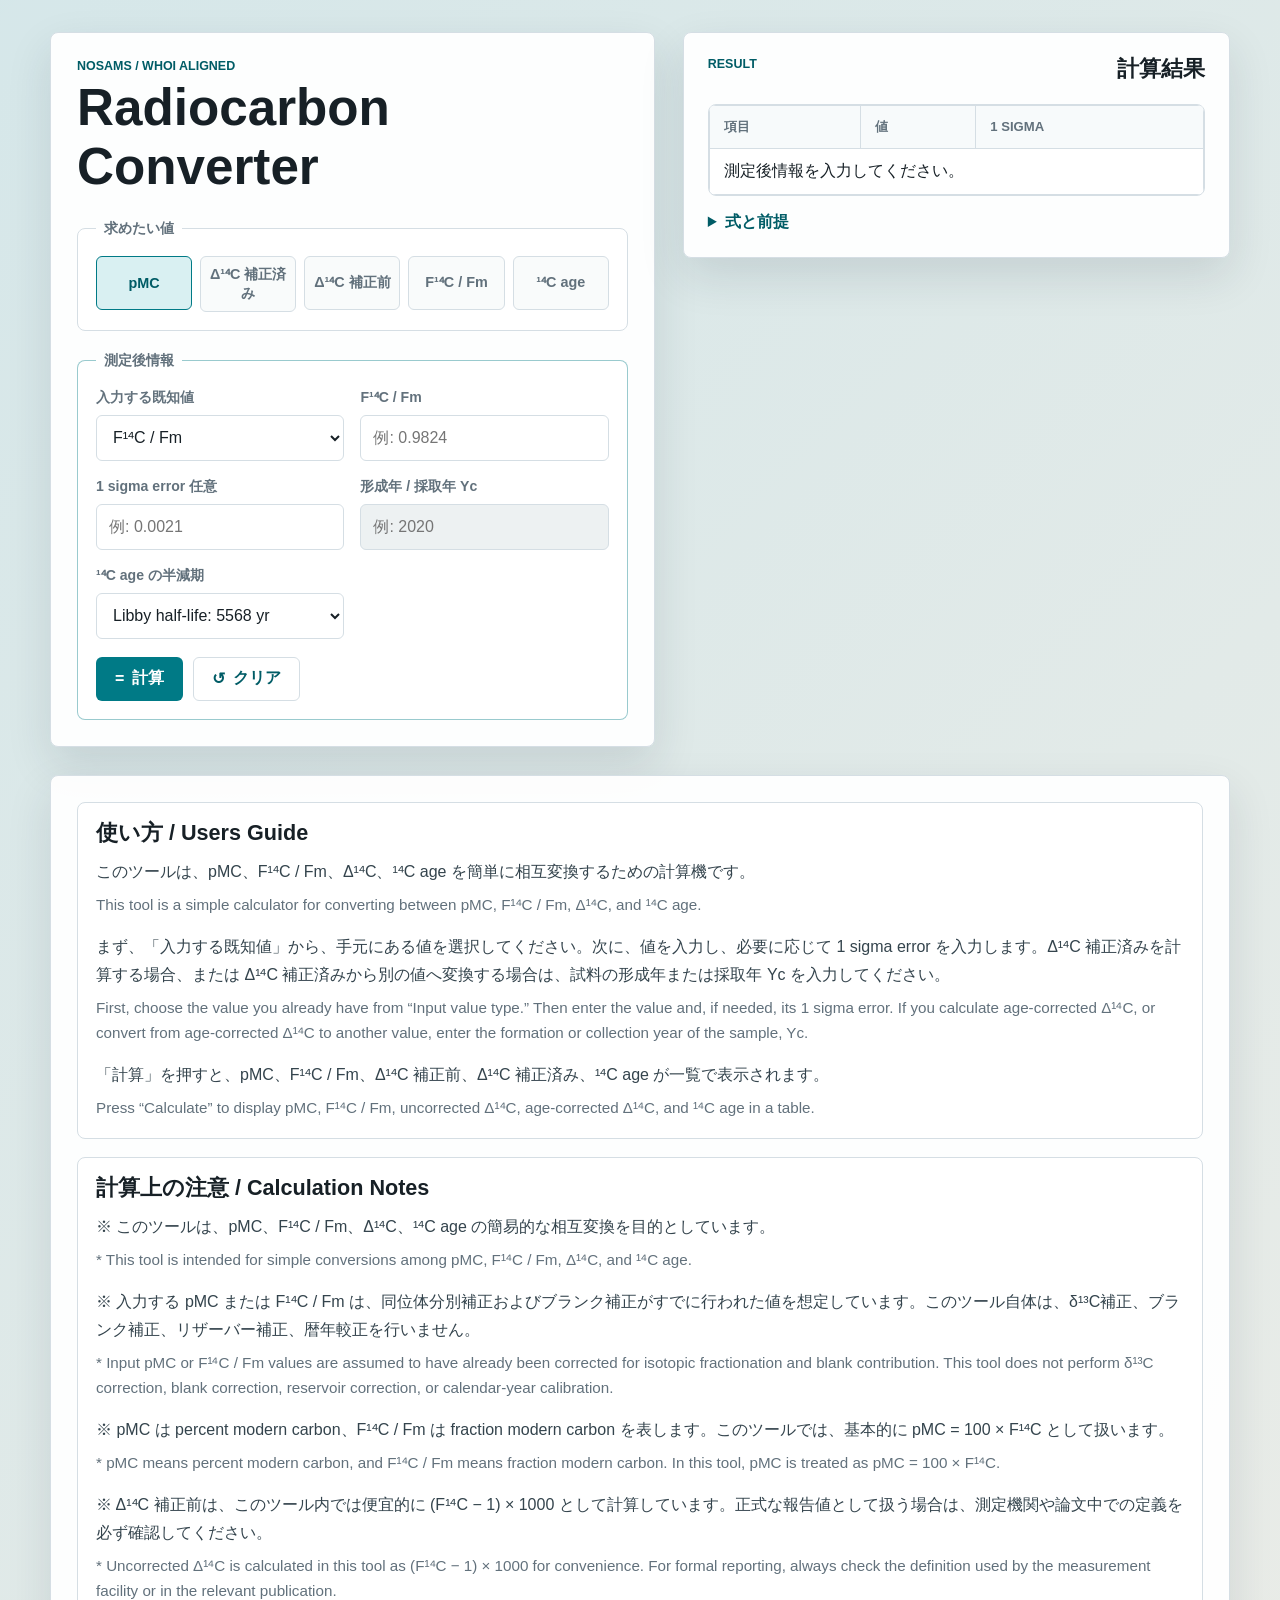
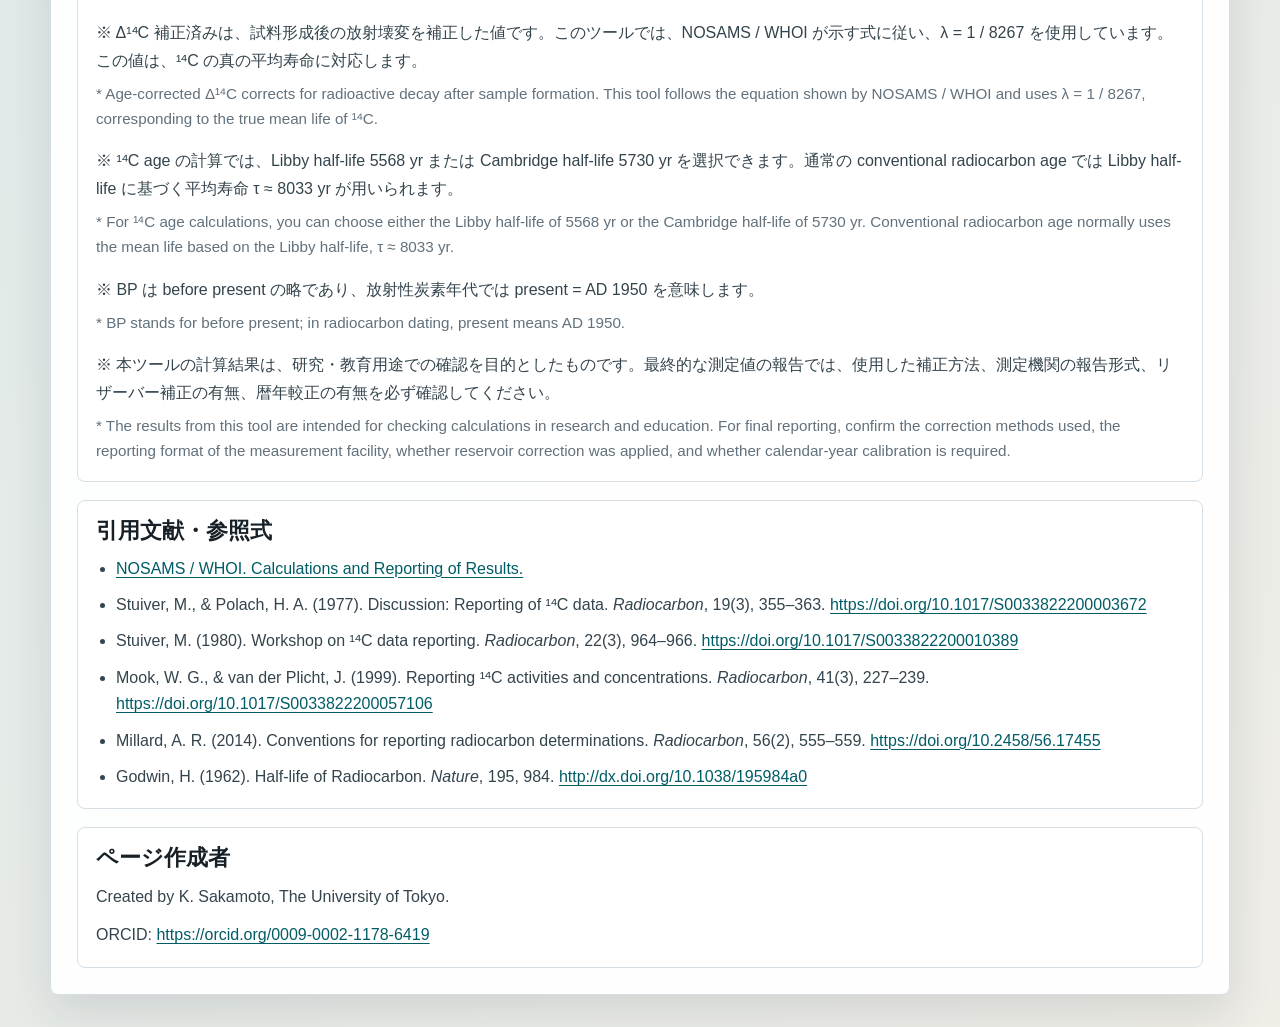
==== index.html @ 82cc954e "Update index.html" ====
<!doctype html>
<html lang="ja">
  <head>
    <meta charset="utf-8">
    <meta name="viewport" content="width=device-width, initial-scale=1">
    <title>Radiocarbon Converter | pMC, F¹⁴C, Delta¹⁴C, ¹⁴C age</title>
    <meta
      name="description"
      content="Radiocarbon converter for pMC, F¹⁴C / Fm, Delta¹⁴C and ¹⁴C age calculations, aligned with NOSAMS / WHOI reporting formulas."
    >
    <meta name="author" content="K. Sakamoto, The University of Tokyo">
    <meta name="robots" content="index, follow">
    <link rel="stylesheet" href="style.css">
  </head>
  <body>
    <main class="app-shell">
      <section class="calculator" aria-labelledby="app-title">
        <div class="top-bar">
          <div>
            <p class="eyebrow">NOSAMS / WHOI aligned</p>
            <h1 id="app-title">Radiocarbon Converter</h1>
          </div>
        </div>

        <form id="converter-form" class="converter-form" novalidate>
          <fieldset class="control-group">
            <legend>求めたい値</legend>
            <div class="segment-grid" role="radiogroup" aria-label="求めたい値">
              <label>
                <input type="radio" name="target" value="pmc" checked>
                <span>pMC</span>
              </label>
              <label>
                <input type="radio" name="target" value="deltaCorrected">
                <span>Δ¹⁴C 補正済み</span>
              </label>
              <label>
                <input type="radio" name="target" value="deltaRaw">
                <span>Δ¹⁴C 補正前</span>
              </label>
              <label>
                <input type="radio" name="target" value="fm">
                <span>F¹⁴C / Fm</span>
              </label>
              <label>
                <input type="radio" name="target" value="age">
                <span>¹⁴C age</span>
              </label>
            </div>
          </fieldset>

          <fieldset class="control-group input-frame">
            <legend>測定後情報</legend>
            <div class="field-grid">
              <label class="field">
                <span>入力する既知値</span>
                <select id="source-type" name="sourceType">
                  <option value="fm">F¹⁴C / Fm</option>
                  <option value="pmc">pMC</option>
                  <option value="deltaCorrected">Δ¹⁴C 補正済み</option>
                  <option value="deltaRaw">Δ¹⁴C 補正前</option>
                  <option value="age">¹⁴C age</option>
                </select>
              </label>

              <label class="field">
                <span id="known-value-label">F¹⁴C / Fm</span>
                <input
                  id="known-value"
                  name="knownValue"
                  type="text"
                  inputmode="decimal"
                  placeholder="例: 0.9824"
                  required
                >
              </label>

              <label class="field optional-field">
                <span id="known-error-label">1 sigma error 任意</span>
                <input
                  id="known-error"
                  name="knownError"
                  type="text"
                  inputmode="decimal"
                  placeholder="例: 0.0021"
                >
              </label>

              <label class="field" id="collection-year-field">
                <span>形成年 / 採取年 Yc</span>
                <input
                  id="collection-year"
                  name="collectionYear"
                  type="text"
                  inputmode="numeric"
                  placeholder="例: 2020"
                >
              </label>

              <label class="field">
                <span>¹⁴C age の半減期</span>
                <select id="half-life-mode" name="halfLifeMode">
                  <option value="libby">Libby half-life: 5568 yr</option>
                  <option value="cambridge">Cambridge half-life: 5730 yr</option>
                </select>
              </label>
            </div>

            <div class="action-row">
              <button type="submit" class="primary-button">
                <span aria-hidden="true">=</span>
                計算
              </button>
              <button type="button" id="reset-button" class="ghost-button">
                <span aria-hidden="true">↺</span>
                クリア
              </button>
            </div>
          </fieldset>
        </form>
      </section>

      <section class="results-panel" aria-live="polite" aria-labelledby="result-title">
        <div class="result-heading">
          <p class="eyebrow">Result</p>
          <h2 id="result-title">計算結果</h2>
        </div>

        <div id="message" class="message" hidden></div>

        <div class="table-wrap">
          <table class="results-table">
            <thead>
              <tr>
                <th scope="col">項目</th>
                <th scope="col">値</th>
                <th scope="col">1 sigma</th>
              </tr>
            </thead>
            <tbody id="results-body">
              <tr>
                <td colspan="3">測定後情報を入力してください。</td>
              </tr>
            </tbody>
          </table>
        </div>

        <details class="formula-box">
          <summary>式と前提</summary>
          <ul>
            <li>pMC = Fm × 100</li>
            <li>Δ¹⁴C 補正前 = (Fm - 1) × 1000</li>
            <li>Δ¹⁴C 補正済み = [Fm × exp(λ × (1950 - Yc)) - 1] × 1000</li>
            <li>λ = 1 / 8267 = 0.00012097</li>
            <li>¹⁴C age = -τ × ln(Fm), τ = 選択した半減期 / ln(2)</li>
          </ul>
        </details>
      </section>

      <section class="info-panel" aria-labelledby="guide-title">
        <article class="text-box">
          <h2 id="guide-title">使い方 / Users Guide</h2>
          <p>
            このツールは、pMC、F¹⁴C / Fm、Δ¹⁴C、¹⁴C age を簡単に相互変換するための計算機です。
          </p>
          <p class="english-text">
            This tool is a simple calculator for converting between pMC, F¹⁴C / Fm, Δ¹⁴C, and ¹⁴C age.
          </p>
          <p>
            まず、「入力する既知値」から、手元にある値を選択してください。次に、値を入力し、必要に応じて 1 sigma error を入力します。Δ¹⁴C 補正済みを計算する場合、または Δ¹⁴C 補正済みから別の値へ変換する場合は、試料の形成年または採取年 Yc を入力してください。
          </p>
          <p class="english-text">
            First, choose the value you already have from “Input value type.” Then enter the value and, if needed, its 1 sigma error. If you calculate age-corrected Δ¹⁴C, or convert from age-corrected Δ¹⁴C to another value, enter the formation or collection year of the sample, Yc.
          </p>
          <p>
            「計算」を押すと、pMC、F¹⁴C / Fm、Δ¹⁴C 補正前、Δ¹⁴C 補正済み、¹⁴C age が一覧で表示されます。
          </p>
          <p class="english-text">
            Press “Calculate” to display pMC, F¹⁴C / Fm, uncorrected Δ¹⁴C, age-corrected Δ¹⁴C, and ¹⁴C age in a table.
          </p>
        </article>

        <article class="text-box">
          <h2>計算上の注意 / Calculation Notes</h2>
          <p>※ このツールは、pMC、F¹⁴C / Fm、Δ¹⁴C、¹⁴C age の簡易的な相互変換を目的としています。</p>
          <p class="english-text">* This tool is intended for simple conversions among pMC, F¹⁴C / Fm, Δ¹⁴C, and ¹⁴C age.</p>
          <p>※ 入力する pMC または F¹⁴C / Fm は、同位体分別補正およびブランク補正がすでに行われた値を想定しています。このツール自体は、δ¹³C補正、ブランク補正、リザーバー補正、暦年較正を行いません。</p>
          <p class="english-text">* Input pMC or F¹⁴C / Fm values are assumed to have already been corrected for isotopic fractionation and blank contribution. This tool does not perform δ¹³C correction, blank correction, reservoir correction, or calendar-year calibration.</p>
          <p>※ pMC は percent modern carbon、F¹⁴C / Fm は fraction modern carbon を表します。このツールでは、基本的に pMC = 100 × F¹⁴C として扱います。</p>
          <p class="english-text">* pMC means percent modern carbon, and F¹⁴C / Fm means fraction modern carbon. In this tool, pMC is treated as pMC = 100 × F¹⁴C.</p>
          <p>※ Δ¹⁴C 補正前は、このツール内では便宜的に (F¹⁴C − 1) × 1000 として計算しています。正式な報告値として扱う場合は、測定機関や論文中での定義を必ず確認してください。</p>
          <p class="english-text">* Uncorrected Δ¹⁴C is calculated in this tool as (F¹⁴C − 1) × 1000 for convenience. For formal reporting, always check the definition used by the measurement facility or in the relevant publication.</p>
          <p>※ Δ¹⁴C 補正済みは、試料形成後の放射壊変を補正した値です。このツールでは、NOSAMS / WHOI が示す式に従い、λ = 1 / 8267 を使用しています。この値は、¹⁴C の真の平均寿命に対応します。</p>
          <p class="english-text">* Age-corrected Δ¹⁴C corrects for radioactive decay after sample formation. This tool follows the equation shown by NOSAMS / WHOI and uses λ = 1 / 8267, corresponding to the true mean life of ¹⁴C.</p>
          <p>※ ¹⁴C age の計算では、Libby half-life 5568 yr または Cambridge half-life 5730 yr を選択できます。通常の conventional radiocarbon age では Libby half-life に基づく平均寿命 τ ≈ 8033 yr が用いられます。</p>
          <p class="english-text">* For ¹⁴C age calculations, you can choose either the Libby half-life of 5568 yr or the Cambridge half-life of 5730 yr. Conventional radiocarbon age normally uses the mean life based on the Libby half-life, τ ≈ 8033 yr.</p>
          <p>※ BP は before present の略であり、放射性炭素年代では present = AD 1950 を意味します。</p>
          <p class="english-text">* BP stands for before present; in radiocarbon dating, present means AD 1950.</p>
          <p>※ 本ツールの計算結果は、研究・教育用途での確認を目的としたものです。最終的な測定値の報告では、使用した補正方法、測定機関の報告形式、リザーバー補正の有無、暦年較正の有無を必ず確認してください。</p>
          <p class="english-text">* The results from this tool are intended for checking calculations in research and education. For final reporting, confirm the correction methods used, the reporting format of the measurement facility, whether reservoir correction was applied, and whether calendar-year calibration is required.</p>
        </article>

        <article class="text-box">
          <h2>引用文献・参照式</h2>
          <ul class="reference-list">
            <li><a href="https://www2.whoi.edu/site/nosams/calculations-and-reporting-of-results/" target="_blank" rel="noreferrer">NOSAMS / WHOI. Calculations and Reporting of Results.</a></li>
            <li>Stuiver, M., &amp; Polach, H. A. (1977). Discussion: Reporting of ¹⁴C data. <i>Radiocarbon</i>, 19(3), 355–363. <a href="https://doi.org/10.1017/S0033822200003672" target="_blank" rel="noreferrer">https://doi.org/10.1017/S0033822200003672</a></li>
            <li>Stuiver, M. (1980). Workshop on ¹⁴C data reporting. <i>Radiocarbon</i>, 22(3), 964–966. <a href="https://doi.org/10.1017/S0033822200010389" target="_blank" rel="noreferrer">https://doi.org/10.1017/S0033822200010389</a></li>
            <li>Mook, W. G., &amp; van der Plicht, J. (1999). Reporting ¹⁴C activities and concentrations. <i>Radiocarbon</i>, 41(3), 227–239. <a href="https://doi.org/10.1017/S0033822200057106" target="_blank" rel="noreferrer">https://doi.org/10.1017/S0033822200057106</a></li>
            <li>Millard, A. R. (2014). Conventions for reporting radiocarbon determinations. <i>Radiocarbon</i>, 56(2), 555–559. <a href="https://doi.org/10.2458/56.17455" target="_blank" rel="noreferrer">https://doi.org/10.2458/56.17455</a></li>
            <li>Godwin, H. (1962). Half-life of Radiocarbon. <i>Nature</i>, 195, 984. <a href="http://dx.doi.org/10.1038/195984a0" target="_blank" rel="noreferrer">http://dx.doi.org/10.1038/195984a0</a></li>
          </ul>
        </article>

        <article class="text-box">
          <h2>ページ作成者</h2>
          <p>Created by K. Sakamoto, The University of Tokyo.</p>
          <p>ORCID: <a href="https://orcid.org/0009-0002-1178-6419" target="_blank" rel="noreferrer">https://orcid.org/0009-0002-1178-6419</a></p>
        </article>
      </section>
    </main>

    <script src="app.js"></script>
  </body>
</html>
---- style.css ----
:root {
  color-scheme: light;
  --ink: #172026;
  --muted: #62717c;
  --line: #d5dee4;
  --panel: #ffffff;
  --surface: #f3f6f7;
  --accent: #007a86;
  --accent-strong: #005c66;
  --accent-soft: #d9f0f2;
  --gold: #c58728;
  --error: #a8302d;
  --shadow: 0 18px 45px rgba(28, 45, 54, 0.12);
  font-family: Inter, "Hiragino Kaku Gothic ProN", "Yu Gothic", Meiryo, sans-serif;
}

* {
  box-sizing: border-box;
}

body {
  min-height: 100vh;
  margin: 0;
  color: var(--ink);
  background:
    linear-gradient(135deg, rgba(0, 122, 134, 0.12), rgba(197, 135, 40, 0.08)),
    var(--surface);
}

button,
input,
select {
  font: inherit;
}

.app-shell {
  display: grid;
  grid-template-columns: minmax(0, 1.05fr) minmax(360px, 0.95fr);
  gap: 28px;
  width: min(1180px, calc(100% - 32px));
  margin: 0 auto;
  padding: 32px 0;
}

.calculator,
.results-panel,
.info-panel {
  background: rgba(255, 255, 255, 0.94);
  border: 1px solid var(--line);
  border-radius: 8px;
  box-shadow: var(--shadow);
}

.calculator {
  padding: 26px;
}

.info-panel {
  display: grid;
  grid-column: 1 / -1;
  gap: 18px;
  padding: 26px;
}

.results-panel {
  position: sticky;
  top: 24px;
  align-self: start;
  padding: 24px;
}

.top-bar,
.result-heading {
  display: flex;
  align-items: flex-start;
  justify-content: space-between;
  gap: 16px;
  margin-bottom: 22px;
}

.eyebrow {
  margin: 0 0 6px;
  color: var(--accent-strong);
  font-size: 0.78rem;
  font-weight: 700;
  text-transform: uppercase;
}

h1,
h2 {
  margin: 0;
  line-height: 1.15;
  letter-spacing: 0;
}

h1 {
  font-size: clamp(2rem, 4vw, 3.5rem);
}

h2 {
  font-size: 1.35rem;
}

.converter-form {
  display: grid;
  gap: 20px;
}

.control-group {
  margin: 0;
  padding: 18px;
  border: 1px solid var(--line);
  border-radius: 8px;
  background: var(--panel);
}

.control-group legend {
  padding: 0 8px;
  color: var(--muted);
  font-size: 0.9rem;
  font-weight: 700;
}

.segment-grid {
  display: grid;
  grid-template-columns: repeat(5, minmax(0, 1fr));
  gap: 8px;
}

.segment-grid label {
  min-width: 0;
}

.segment-grid input {
  position: absolute;
  opacity: 0;
  pointer-events: none;
}

.segment-grid span {
  display: grid;
  place-items: center;
  min-height: 54px;
  padding: 8px;
  color: var(--muted);
  border: 1px solid var(--line);
  border-radius: 6px;
  background: #f9fbfb;
  font-size: 0.9rem;
  font-weight: 700;
  text-align: center;
  overflow-wrap: anywhere;
  cursor: pointer;
}

.segment-grid input:checked + span {
  color: var(--accent-strong);
  border-color: var(--accent);
  background: var(--accent-soft);
}

.segment-grid input:focus-visible + span,
button:focus-visible,
input:focus-visible,
select:focus-visible,
summary:focus-visible {
  outline: 3px solid rgba(197, 135, 40, 0.35);
  outline-offset: 2px;
}

.input-frame {
  border-color: rgba(0, 122, 134, 0.4);
}

.field-grid {
  display: grid;
  grid-template-columns: repeat(2, minmax(0, 1fr));
  gap: 16px;
}

.field {
  display: grid;
  gap: 8px;
}

.field span {
  color: var(--muted);
  font-size: 0.88rem;
  font-weight: 700;
}

.field input,
.field select {
  width: 100%;
  min-height: 46px;
  padding: 0 12px;
  color: var(--ink);
  border: 1px solid var(--line);
  border-radius: 6px;
  background: #fff;
}

.field input:disabled {
  color: #8a979d;
  background: #edf1f2;
}

.action-row {
  display: flex;
  flex-wrap: wrap;
  gap: 10px;
  margin-top: 18px;
}

button {
  display: inline-flex;
  align-items: center;
  justify-content: center;
  gap: 8px;
  min-height: 44px;
  padding: 0 18px;
  border-radius: 6px;
  border: 1px solid transparent;
  font-weight: 800;
  cursor: pointer;
}

.primary-button {
  color: #fff;
  background: var(--accent);
}

.primary-button:hover {
  background: var(--accent-strong);
}

.ghost-button {
  color: var(--accent-strong);
  border-color: var(--line);
  background: #fff;
}

.message {
  margin-bottom: 14px;
  padding: 12px 14px;
  color: var(--error);
  border: 1px solid rgba(168, 48, 45, 0.25);
  border-radius: 6px;
  background: #fff3f2;
  font-weight: 700;
}

.table-wrap {
  overflow-x: auto;
  border: 1px solid var(--line);
  border-radius: 8px;
  background: #fff;
}

.results-table {
  width: 100%;
  min-width: 430px;
  border-collapse: collapse;
}

.results-table th,
.results-table td {
  padding: 12px 14px;
  border: 1px solid var(--line);
  text-align: left;
}

.results-table thead th {
  color: var(--muted);
  background: #f7fafb;
  font-size: 0.82rem;
  text-transform: uppercase;
}

.results-table tbody th {
  width: 42%;
  color: var(--ink);
  background: #fff;
  font-weight: 700;
}

.results-table td:nth-child(2),
.results-table td:nth-child(3) {
  font-variant-numeric: tabular-nums;
  white-space: nowrap;
}

.formula-box {
  margin-top: 16px;
  color: var(--muted);
}

.formula-box summary {
  color: var(--accent-strong);
  font-weight: 800;
  cursor: pointer;
}

.formula-box ul {
  margin: 12px 0 0;
  padding-left: 20px;
}

.formula-box li {
  margin: 7px 0;
}

.text-box {
  padding: 18px;
  border: 1px solid var(--line);
  border-radius: 8px;
  background: #fff;
}

.text-box h2 {
  margin-bottom: 12px;
  color: var(--ink);
}

.text-box p {
  margin: 0 0 10px;
  color: #34444d;
  line-height: 1.75;
}

.text-box .english-text {
  margin-top: -4px;
  margin-bottom: 16px;
  color: var(--muted);
  font-size: 0.95rem;
  line-height: 1.65;
}

.text-box p:last-child {
  margin-bottom: 0;
}

.text-box a {
  color: var(--accent-strong);
  text-decoration-thickness: 1px;
  text-underline-offset: 3px;
  overflow-wrap: anywhere;
}

.reference-list {
  display: grid;
  gap: 10px;
  margin: 0;
  padding-left: 20px;
  color: #34444d;
  line-height: 1.65;
}

@media (max-width: 900px) {
  .app-shell {
    grid-template-columns: 1fr;
    padding-top: 18px;
  }

  .results-panel {
    position: static;
  }

  .segment-grid {
    grid-template-columns: repeat(2, minmax(0, 1fr));
  }
}

@media (max-width: 560px) {
  .app-shell {
    width: min(100% - 20px, 1180px);
  }

  .calculator,
  .results-panel,
  .info-panel {
    padding: 16px;
  }

  .top-bar,
  .result-heading {
    display: grid;
  }

  .field-grid,
  .segment-grid {
    grid-template-columns: 1fr;
  }

  .action-row button {
    flex: 1 1 150px;
  }
}
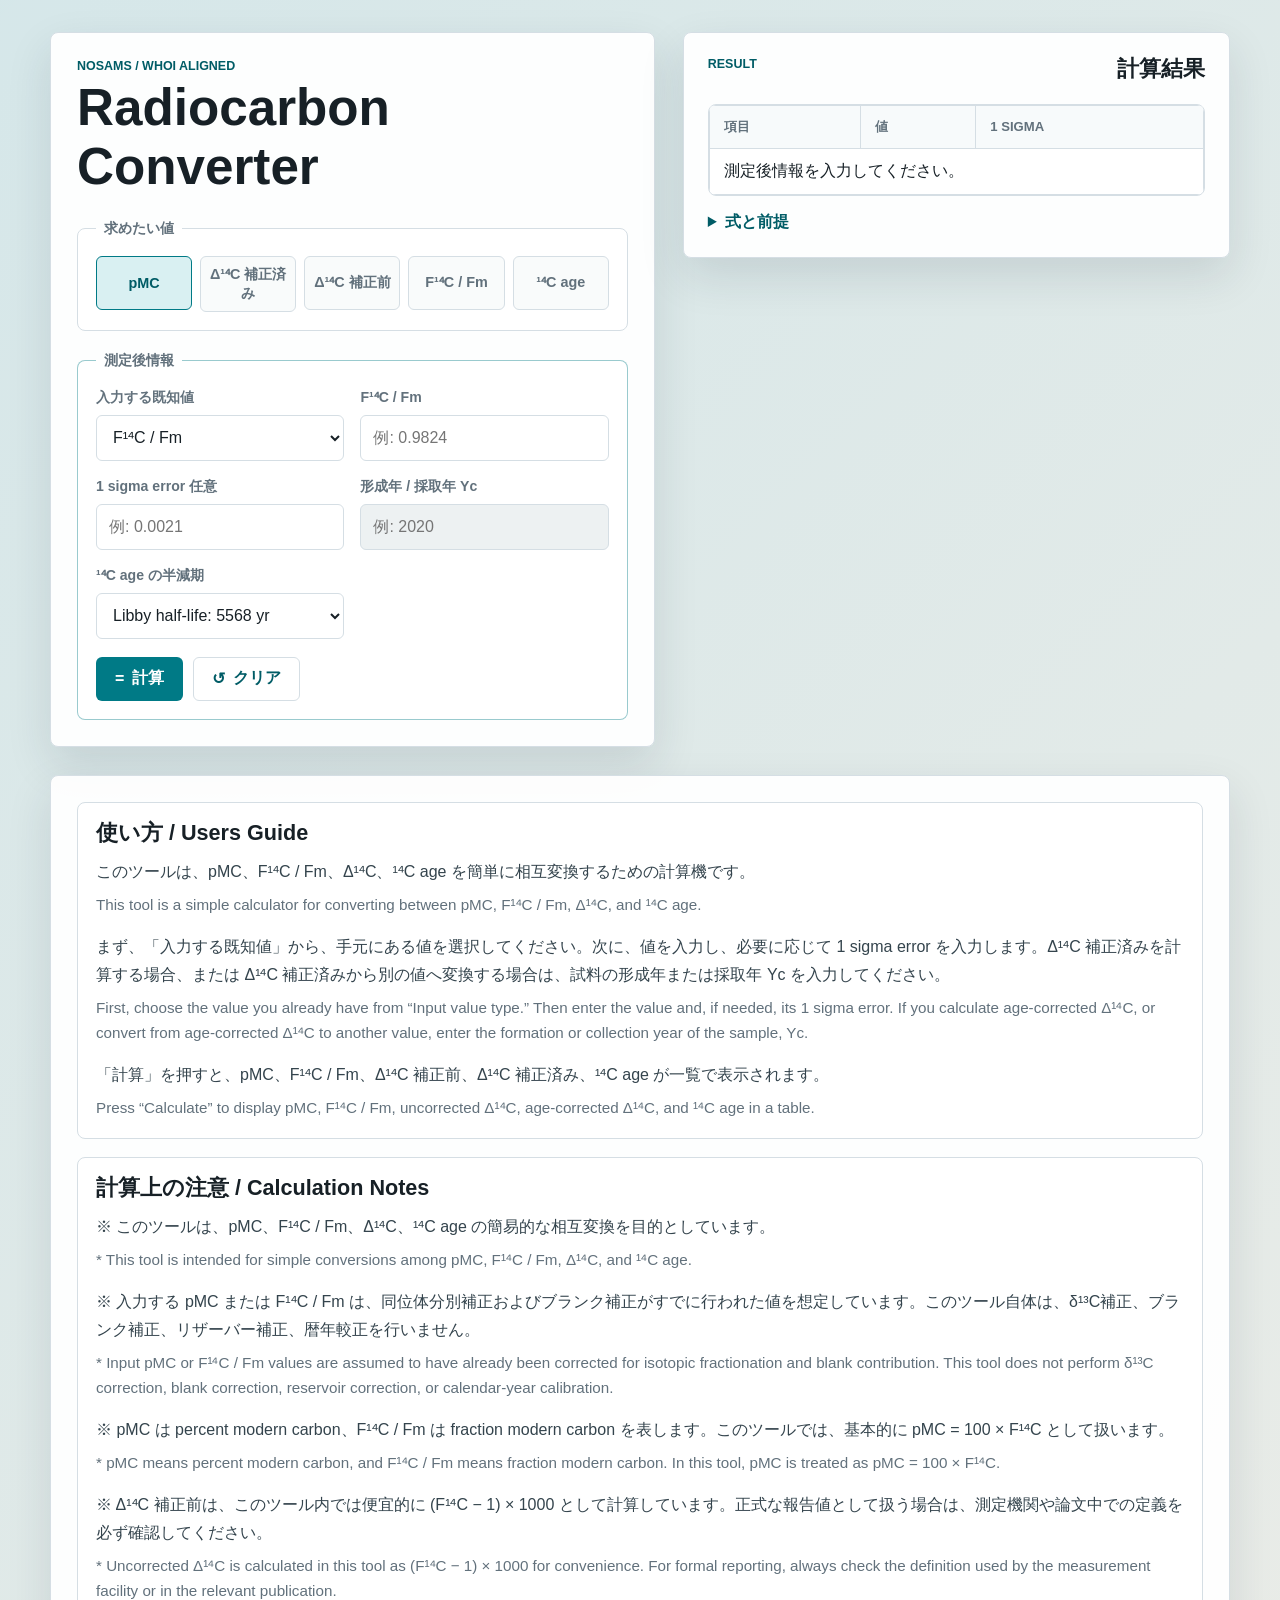
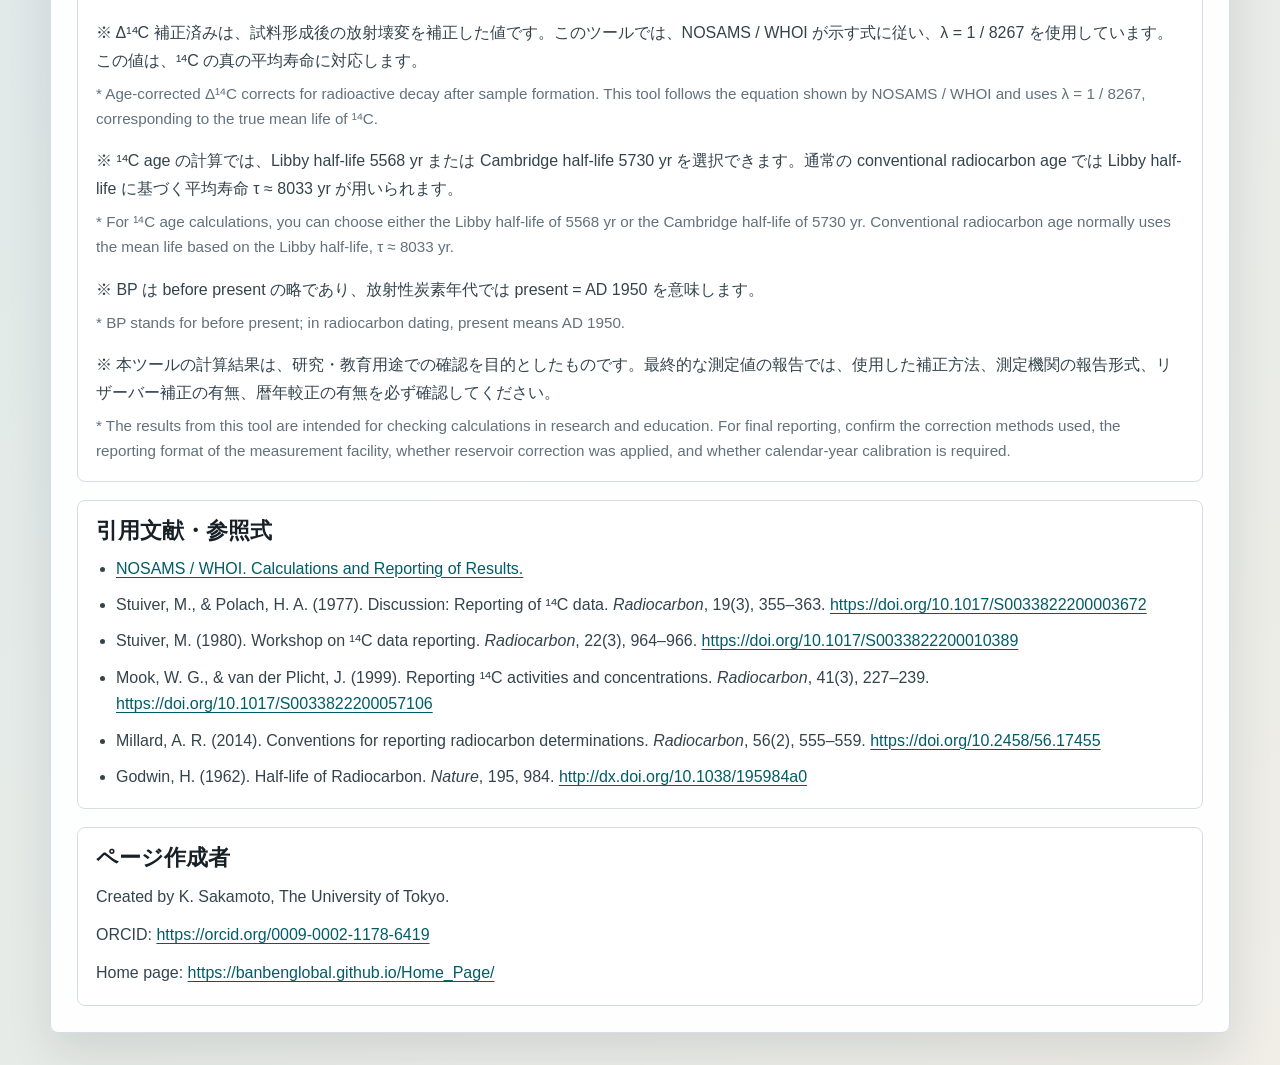
==== commit 77a49515: "Update index.html" ====
--- a/index.html
+++ b/index.html
@@ -216,6 +216,7 @@
           <h2>ページ作成者</h2>
           <p>Created by K. Sakamoto, The University of Tokyo.</p>
           <p>ORCID: <a href="https://orcid.org/0009-0002-1178-6419" target="_blank" rel="noreferrer">https://orcid.org/0009-0002-1178-6419</a></p>
+          <p>Home page: <a href="https://banbenglobal.github.io/Home_Page/" target="_blank" rel="noreferrer">https://banbenglobal.github.io/Home_Page/</a></p>
         </article>
       </section>
     </main>
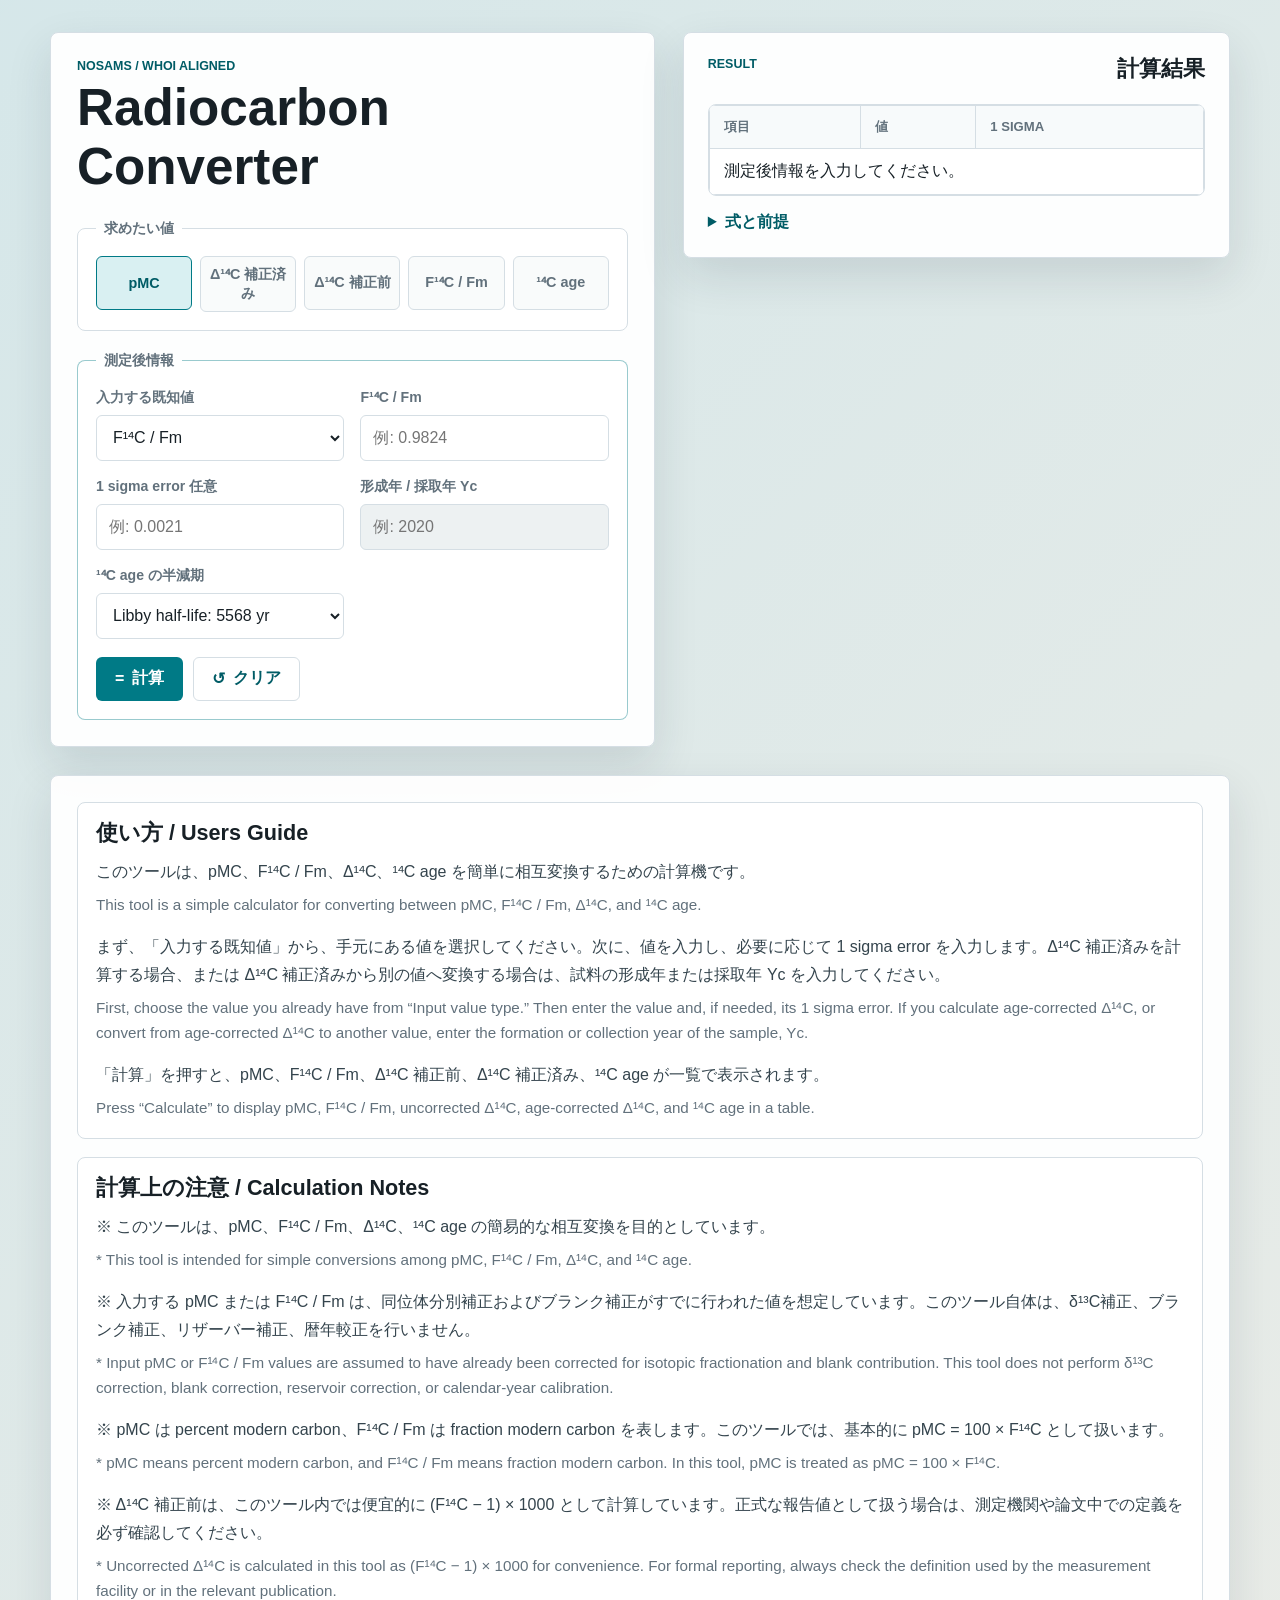
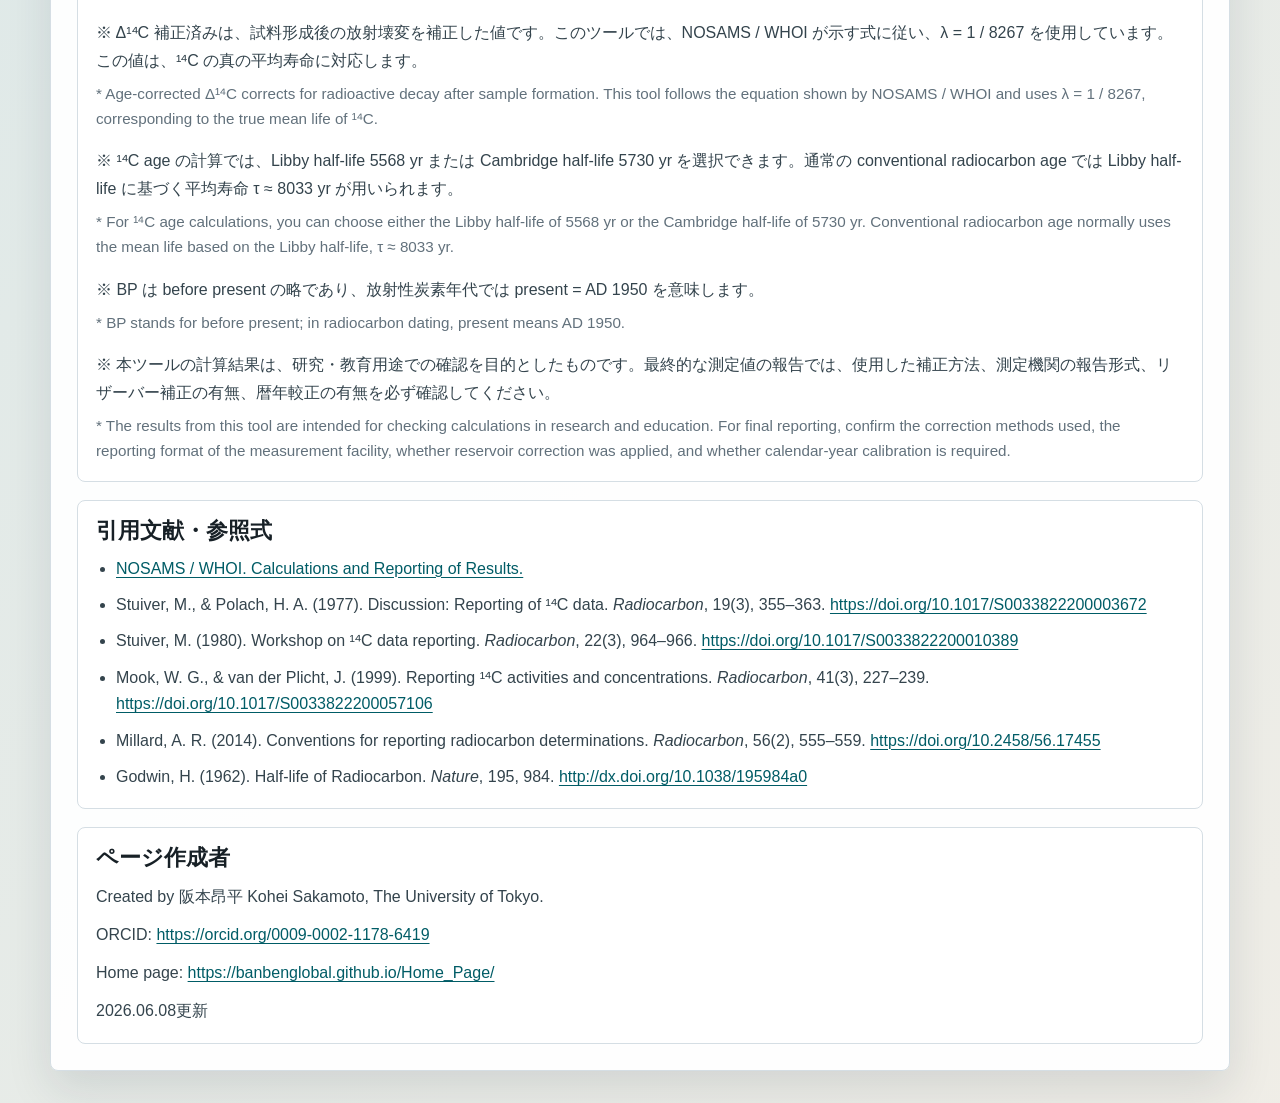
==== commit 630b1bd6: "Update index.html" ====
--- a/index.html
+++ b/index.html
@@ -214,9 +214,10 @@
 
         <article class="text-box">
           <h2>ページ作成者</h2>
-          <p>Created by K. Sakamoto, The University of Tokyo.</p>
+          <p>Created by 阪本昂平 Kohei Sakamoto, The University of Tokyo.</p>
           <p>ORCID: <a href="https://orcid.org/0009-0002-1178-6419" target="_blank" rel="noreferrer">https://orcid.org/0009-0002-1178-6419</a></p>
           <p>Home page: <a href="https://banbenglobal.github.io/Home_Page/" target="_blank" rel="noreferrer">https://banbenglobal.github.io/Home_Page/</a></p>
+          <p>2026.06.08更新</p>
         </article>
       </section>
     </main>
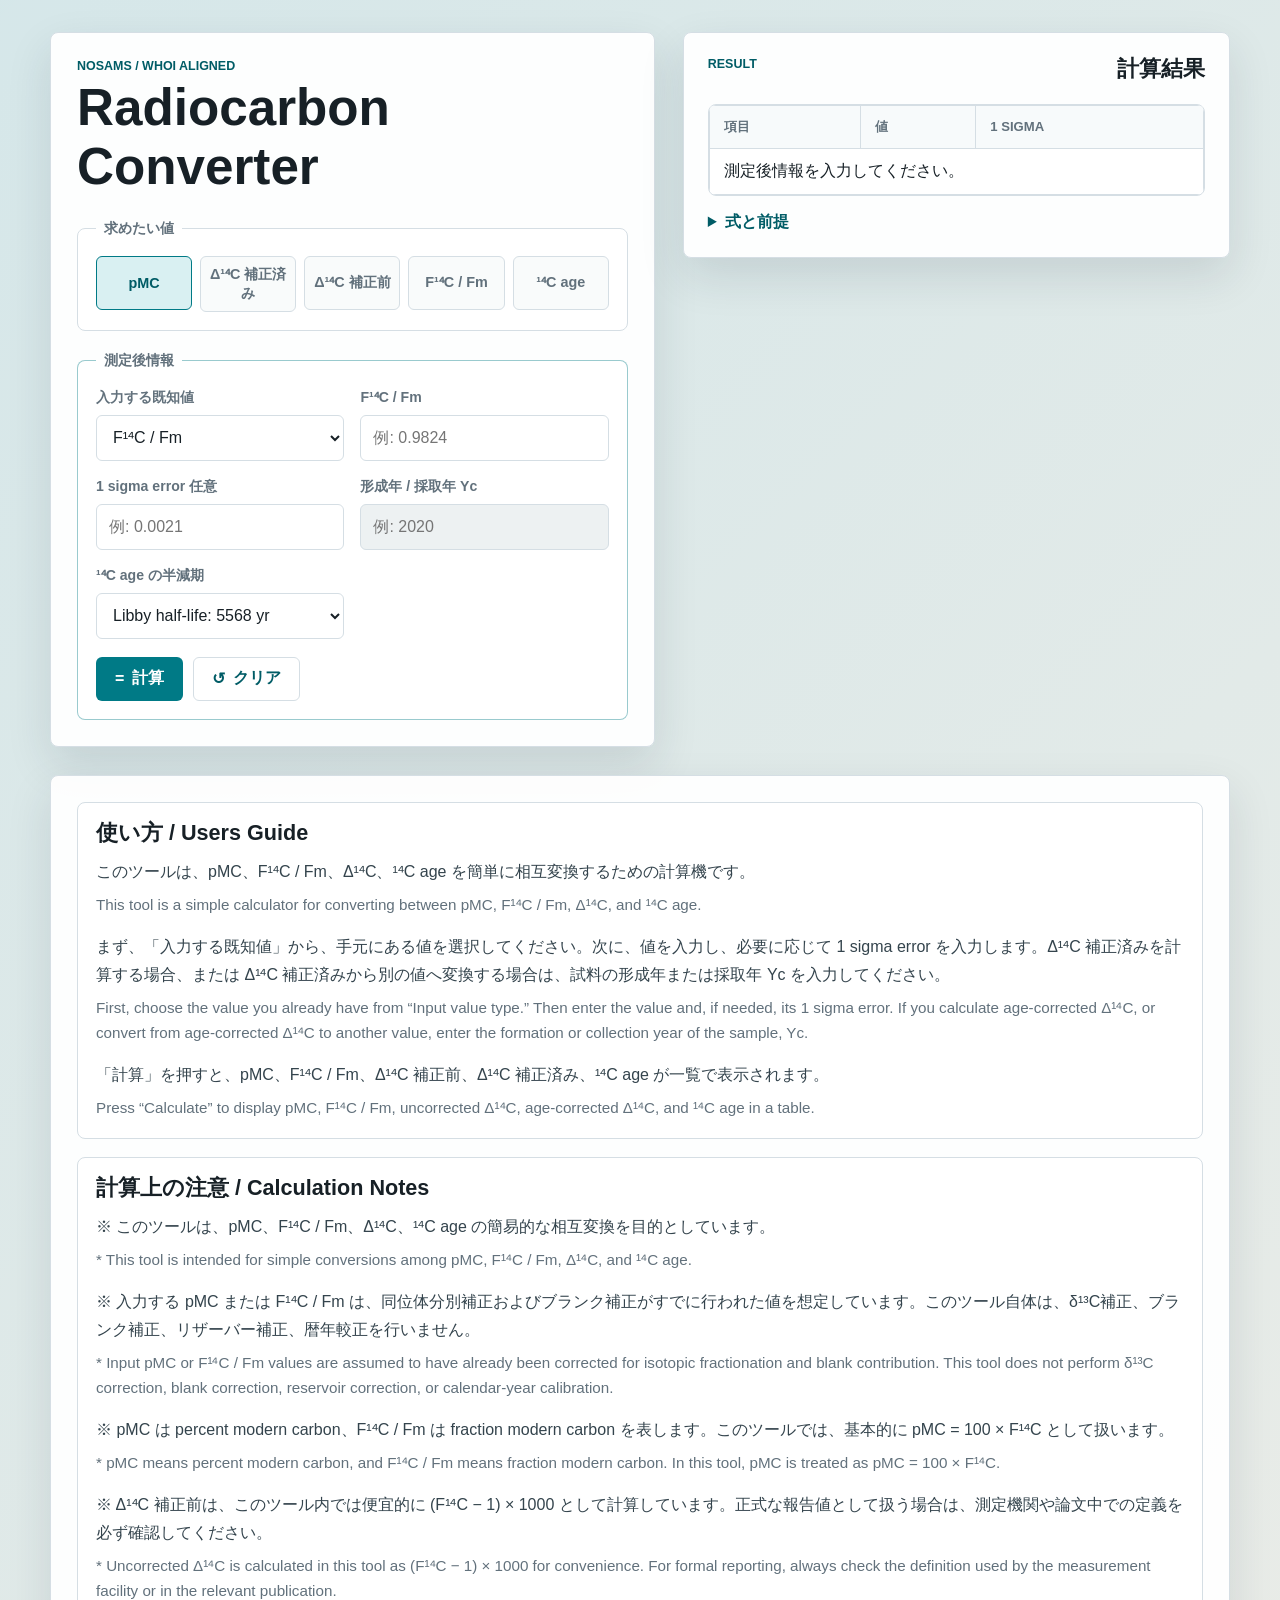
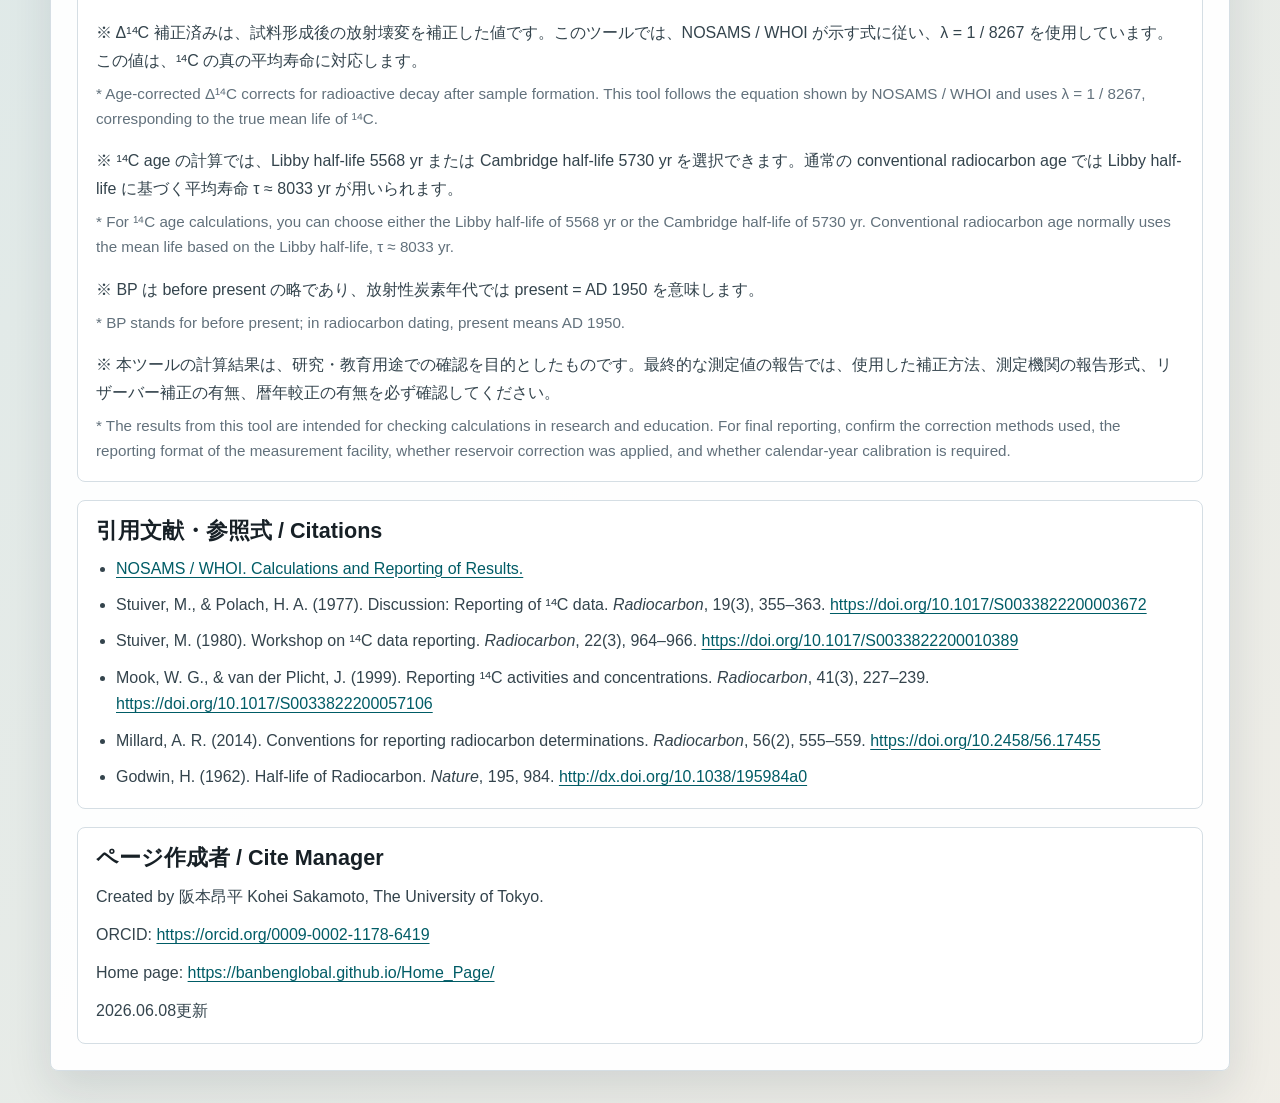
==== commit 6cd2df83: "Update index.html" ====
--- a/index.html
+++ b/index.html
@@ -3,7 +3,7 @@
   <head>
     <meta charset="utf-8">
     <meta name="viewport" content="width=device-width, initial-scale=1">
-    <title>Radiocarbon Converter | pMC, F¹⁴C, Delta¹⁴C, ¹⁴C age</title>
+    <title>¹⁴C計算機　Radiocarbon Converter | pMC, F14C, Delta14C Calculator | K. Sakamoto</title>
     <meta
       name="description"
       content="Radiocarbon converter for pMC, F¹⁴C / Fm, Delta¹⁴C and ¹⁴C age calculations, aligned with NOSAMS / WHOI reporting formulas."
@@ -201,7 +201,7 @@
         </article>
 
         <article class="text-box">
-          <h2>引用文献・参照式</h2>
+          <h2>引用文献・参照式 / Citations</h2>
           <ul class="reference-list">
             <li><a href="https://www2.whoi.edu/site/nosams/calculations-and-reporting-of-results/" target="_blank" rel="noreferrer">NOSAMS / WHOI. Calculations and Reporting of Results.</a></li>
             <li>Stuiver, M., &amp; Polach, H. A. (1977). Discussion: Reporting of ¹⁴C data. <i>Radiocarbon</i>, 19(3), 355–363. <a href="https://doi.org/10.1017/S0033822200003672" target="_blank" rel="noreferrer">https://doi.org/10.1017/S0033822200003672</a></li>
@@ -213,7 +213,7 @@
         </article>
 
         <article class="text-box">
-          <h2>ページ作成者</h2>
+          <h2>ページ作成者 / Cite Manager</h2>
           <p>Created by 阪本昂平 Kohei Sakamoto, The University of Tokyo.</p>
           <p>ORCID: <a href="https://orcid.org/0009-0002-1178-6419" target="_blank" rel="noreferrer">https://orcid.org/0009-0002-1178-6419</a></p>
           <p>Home page: <a href="https://banbenglobal.github.io/Home_Page/" target="_blank" rel="noreferrer">https://banbenglobal.github.io/Home_Page/</a></p>
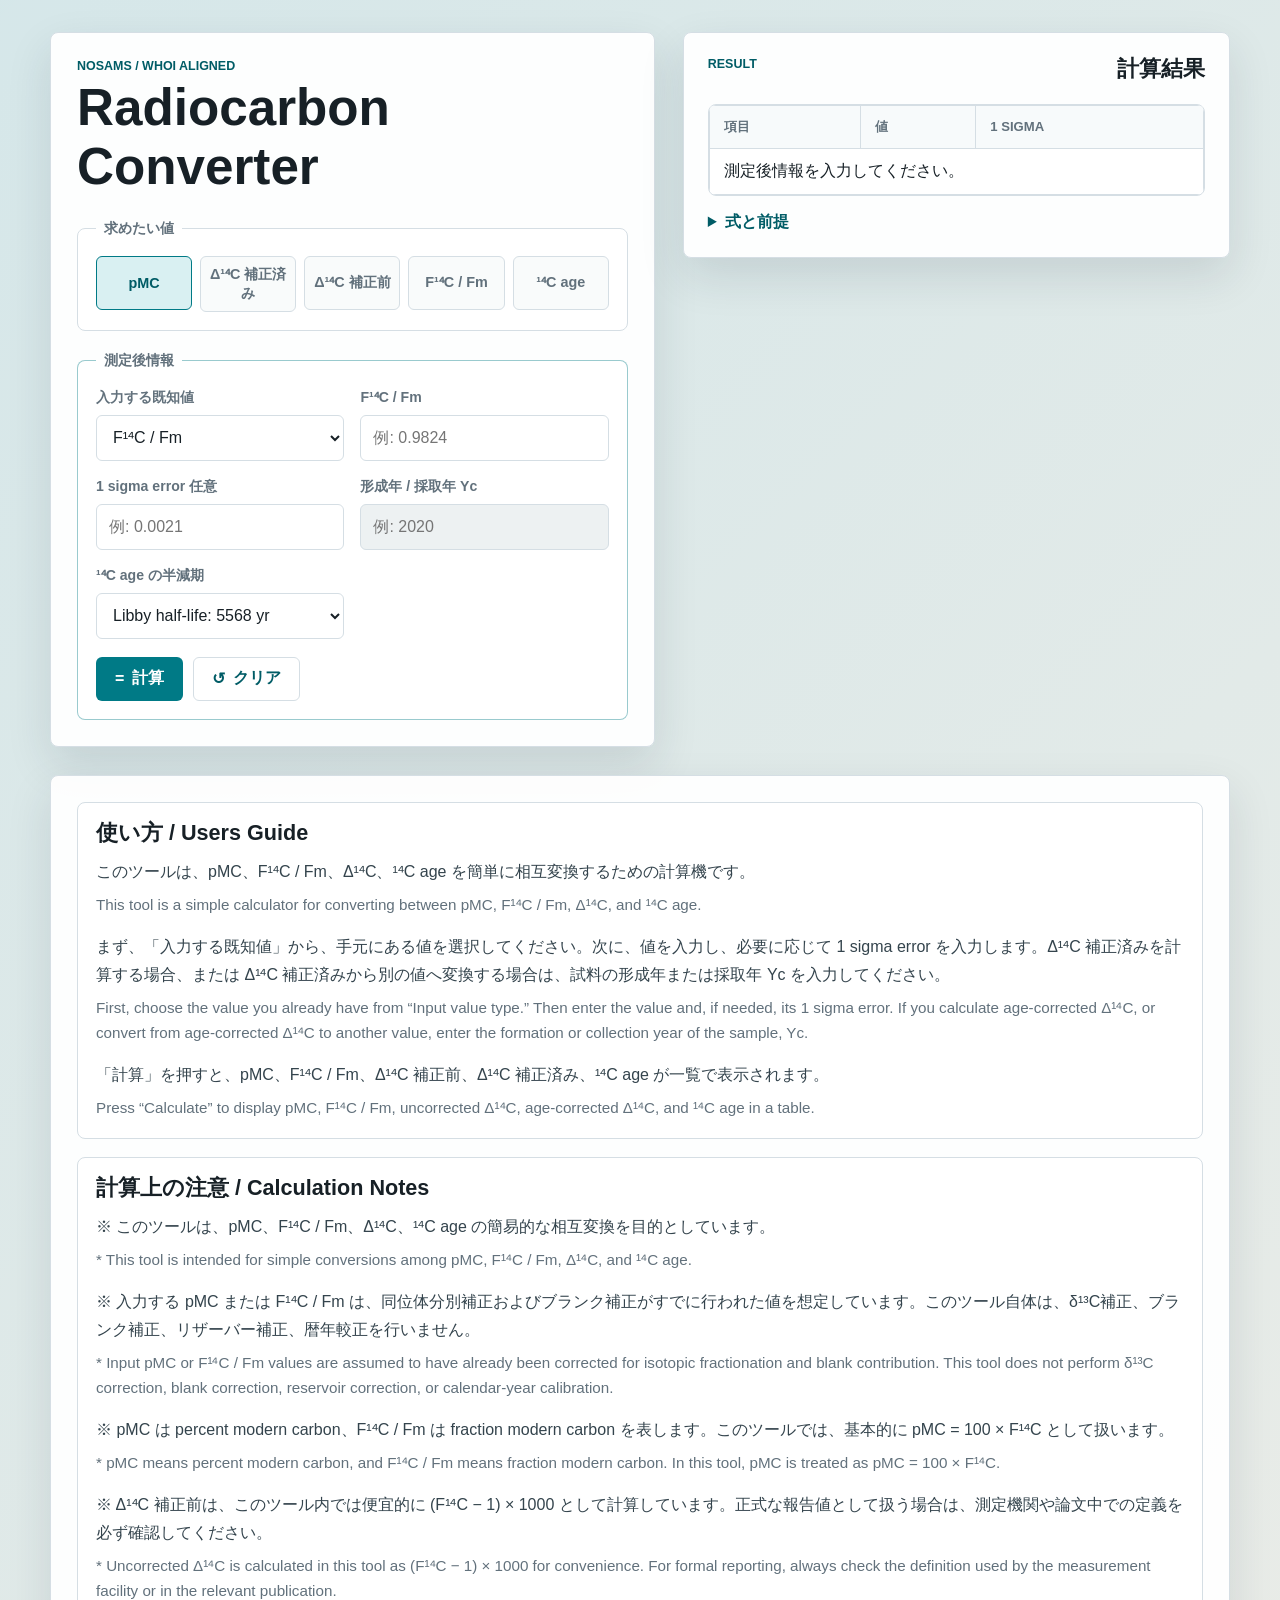
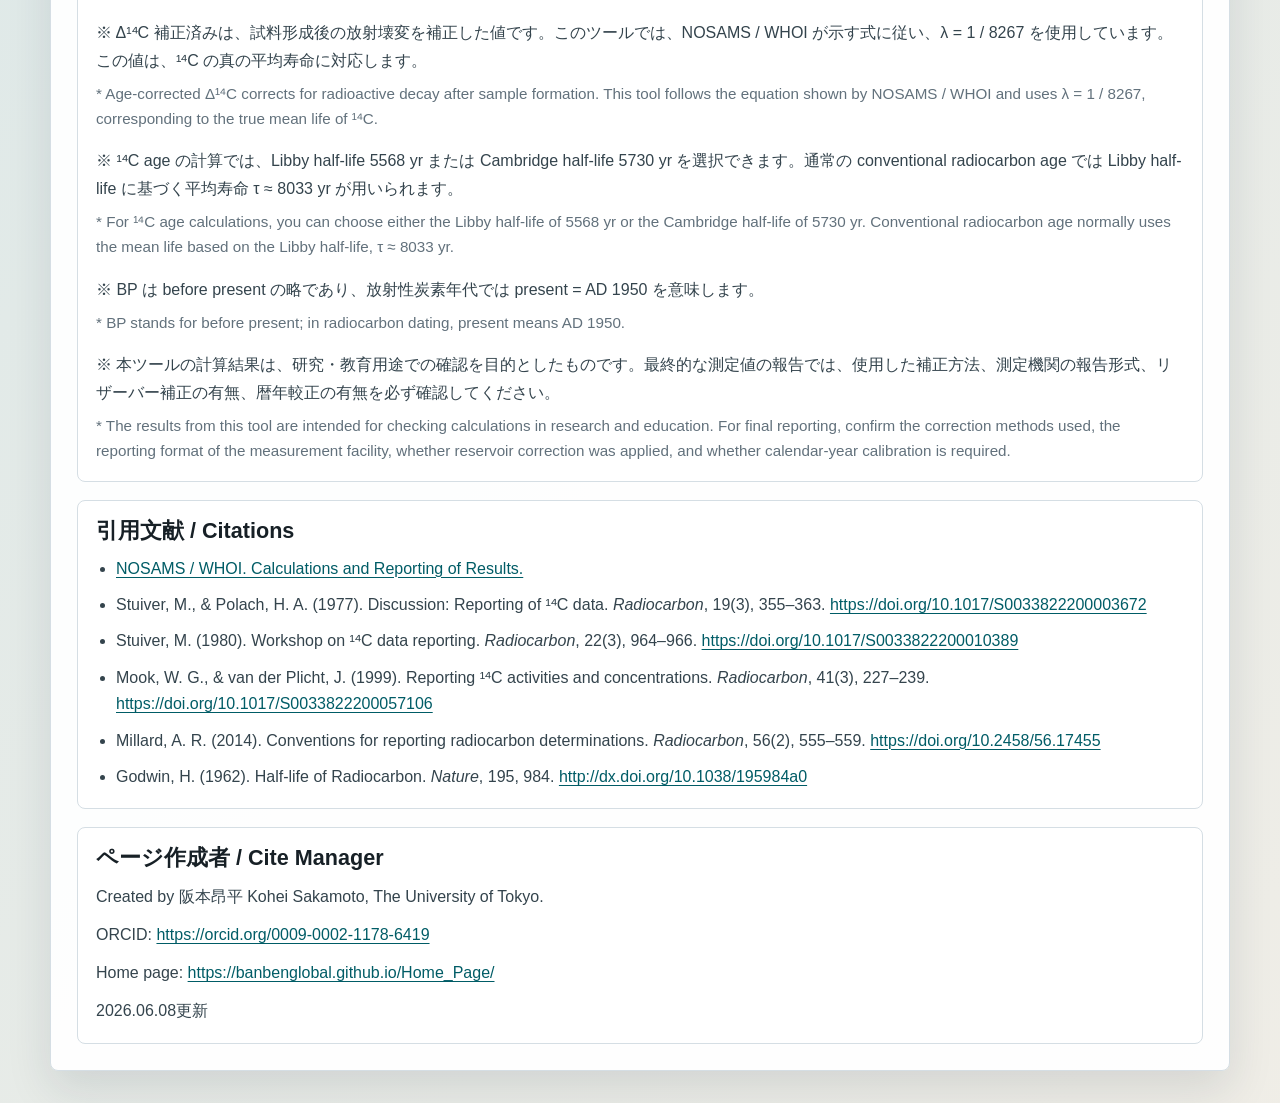
==== commit 98b92ce2: "Update index.html" ====
--- a/index.html
+++ b/index.html
@@ -201,7 +201,7 @@
         </article>
 
         <article class="text-box">
-          <h2>引用文献・参照式 / Citations</h2>
+          <h2>引用文献 / Citations</h2>
           <ul class="reference-list">
             <li><a href="https://www2.whoi.edu/site/nosams/calculations-and-reporting-of-results/" target="_blank" rel="noreferrer">NOSAMS / WHOI. Calculations and Reporting of Results.</a></li>
             <li>Stuiver, M., &amp; Polach, H. A. (1977). Discussion: Reporting of ¹⁴C data. <i>Radiocarbon</i>, 19(3), 355–363. <a href="https://doi.org/10.1017/S0033822200003672" target="_blank" rel="noreferrer">https://doi.org/10.1017/S0033822200003672</a></li>
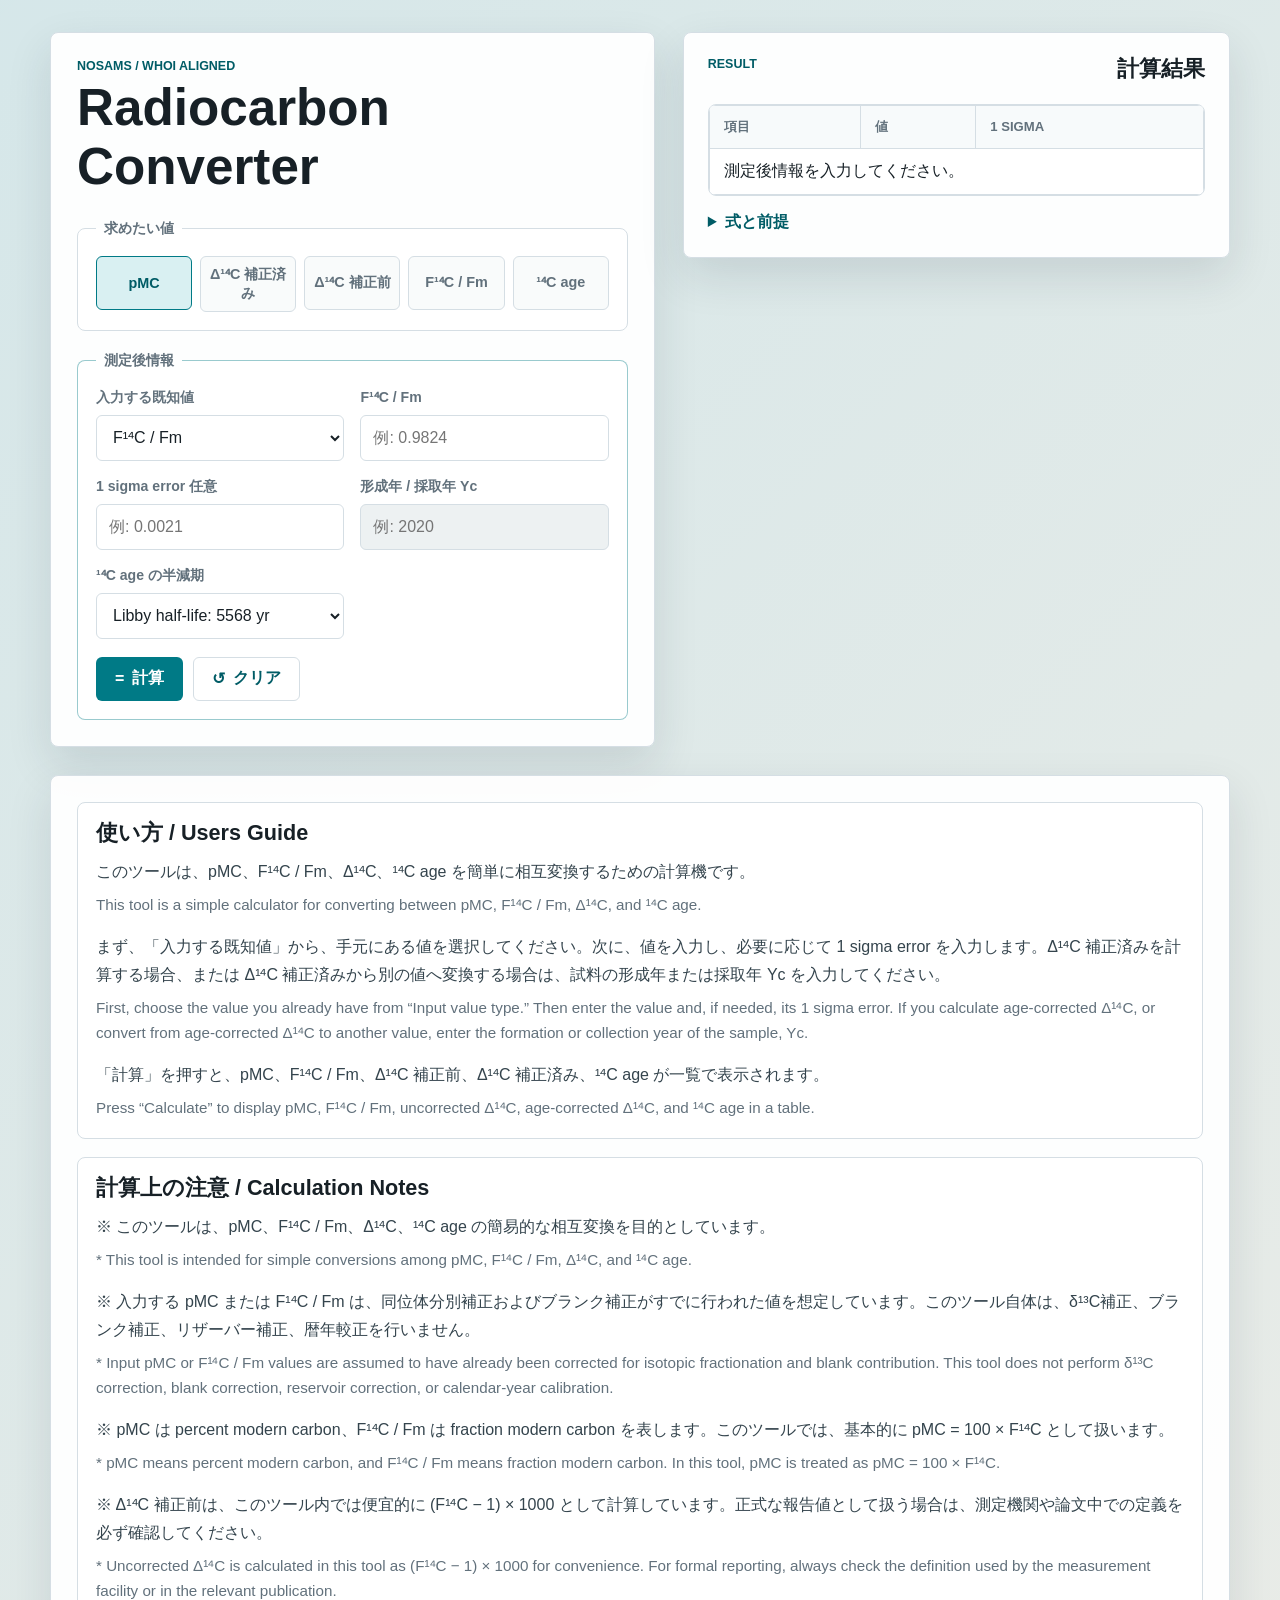
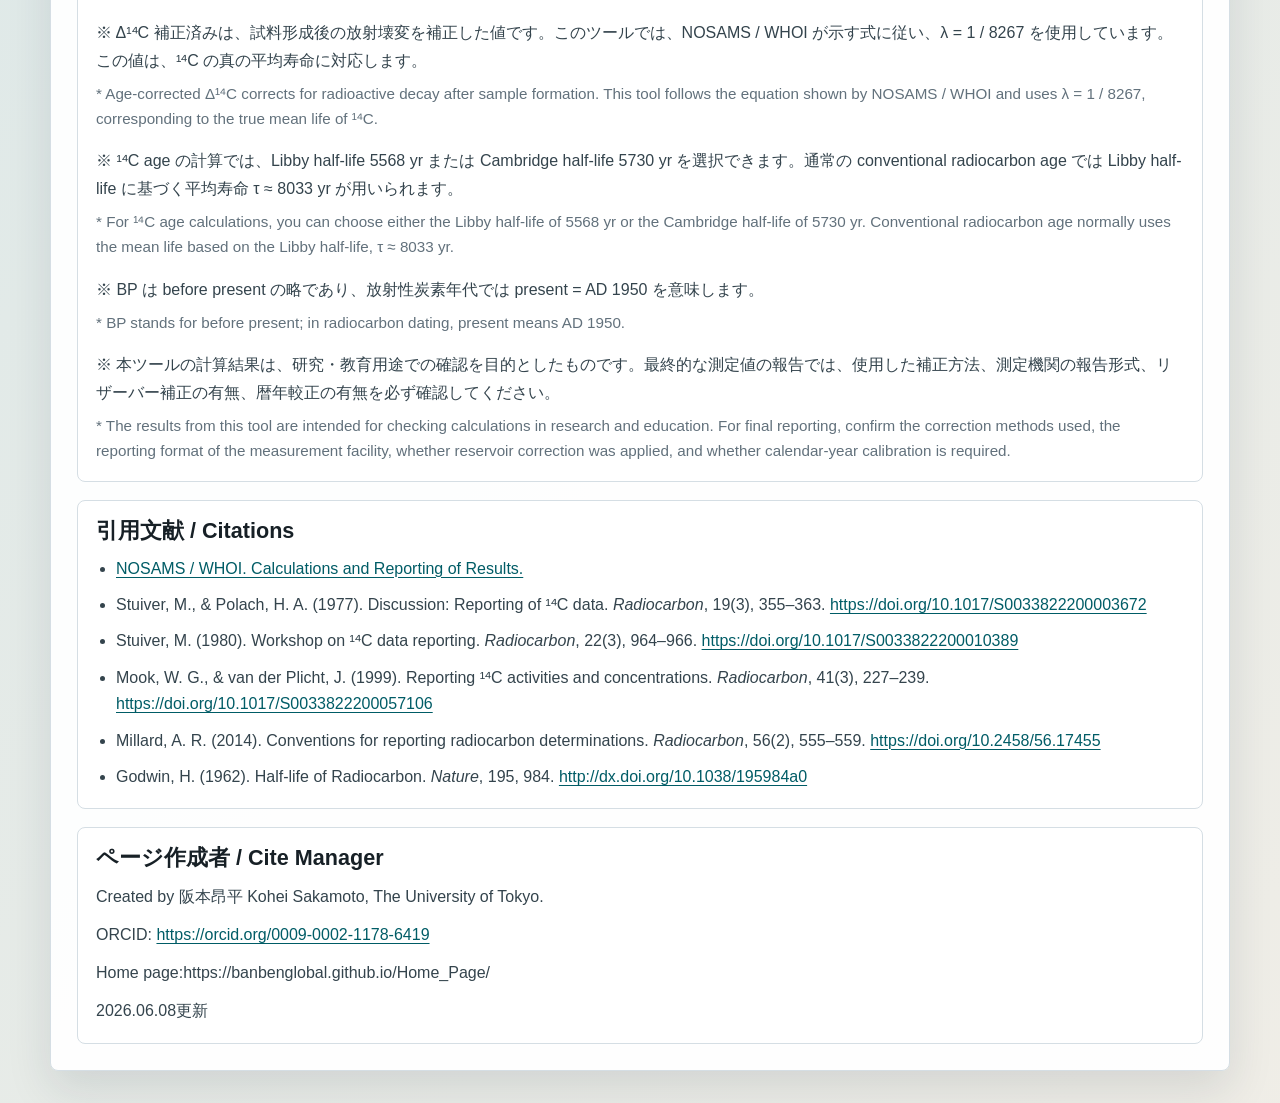
==== commit 80b8e305: "Update index.html" ====
--- a/index.html
+++ b/index.html
@@ -216,7 +216,7 @@
           <h2>ページ作成者 / Cite Manager</h2>
           <p>Created by 阪本昂平 Kohei Sakamoto, The University of Tokyo.</p>
           <p>ORCID: <a href="https://orcid.org/0009-0002-1178-6419" target="_blank" rel="noreferrer">https://orcid.org/0009-0002-1178-6419</a></p>
-          <p>Home page: <a href="https://banbenglobal.github.io/Home_Page/" target="_blank" rel="noreferrer">https://banbenglobal.github.io/Home_Page/</a></p>
+          <p>Home page:https://banbenglobal.github.io/Home_Page/</p>
           <p>2026.06.08更新</p>
         </article>
       </section>
